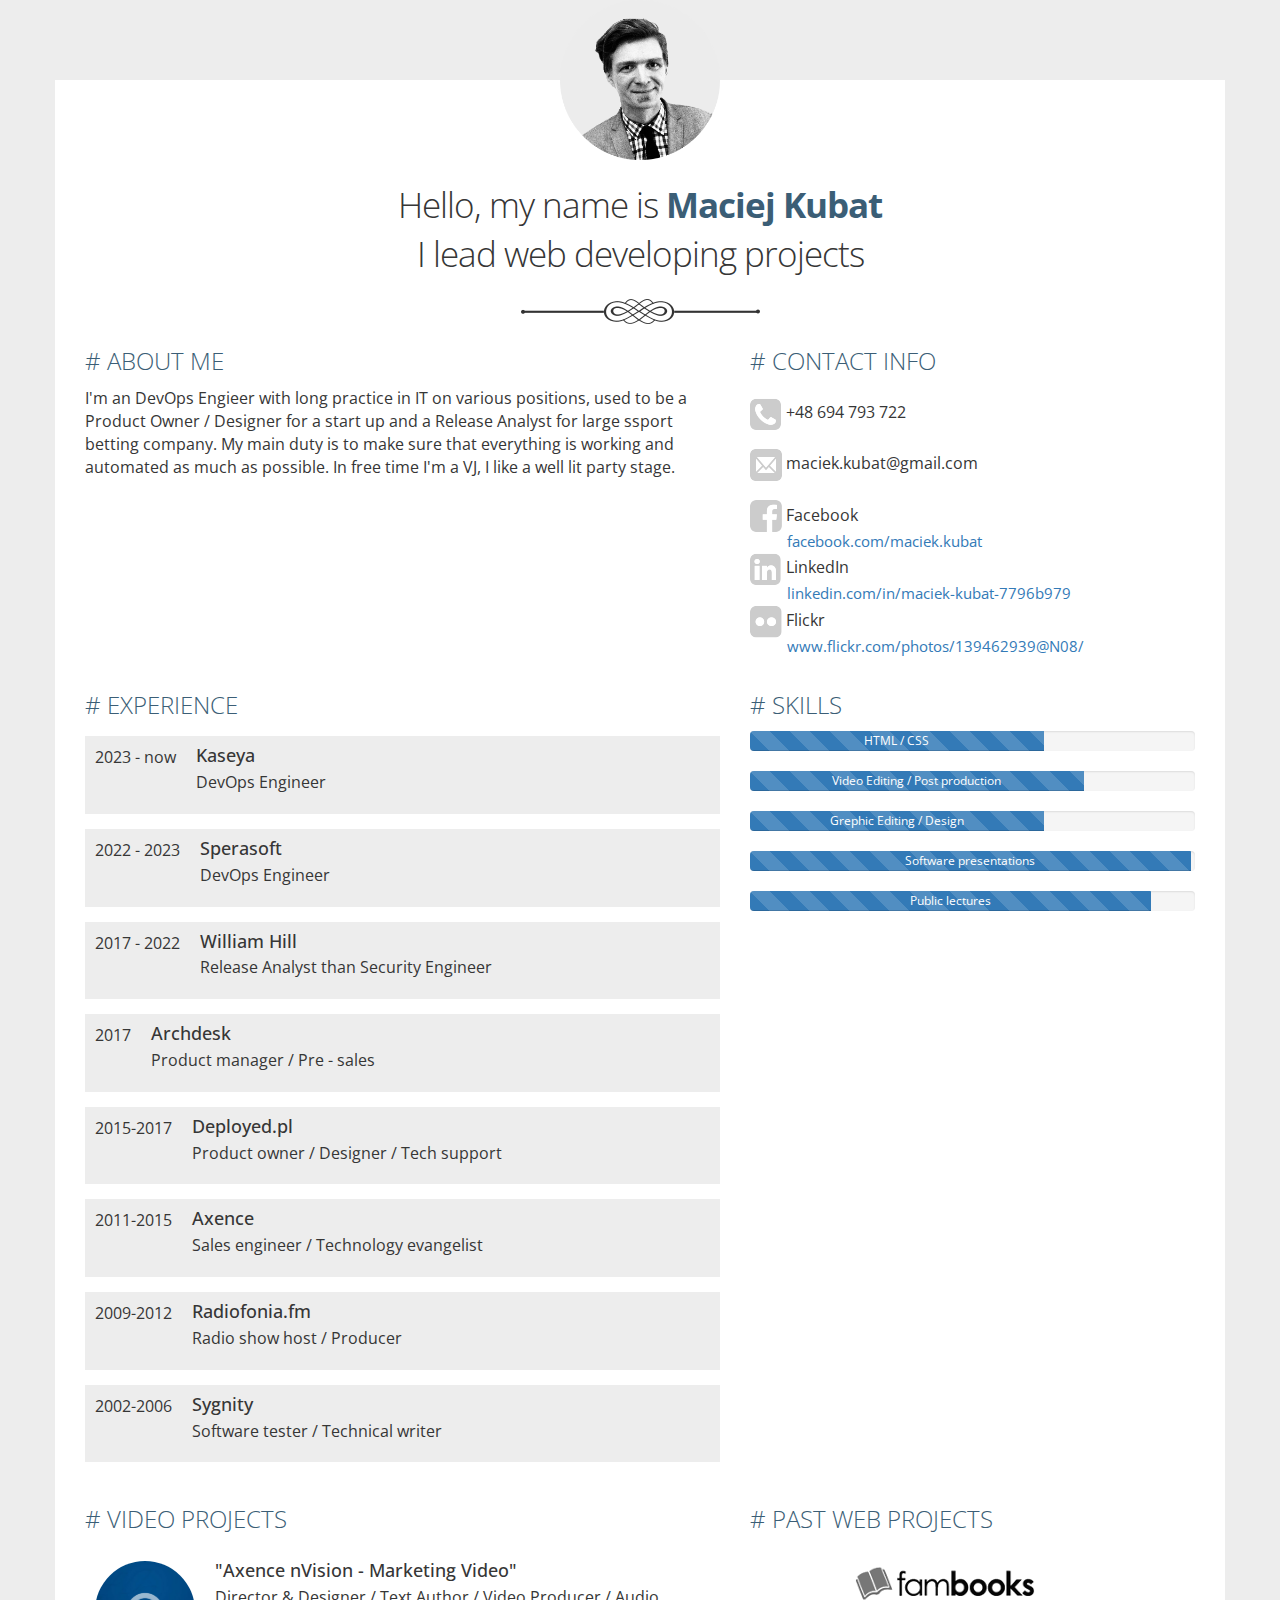
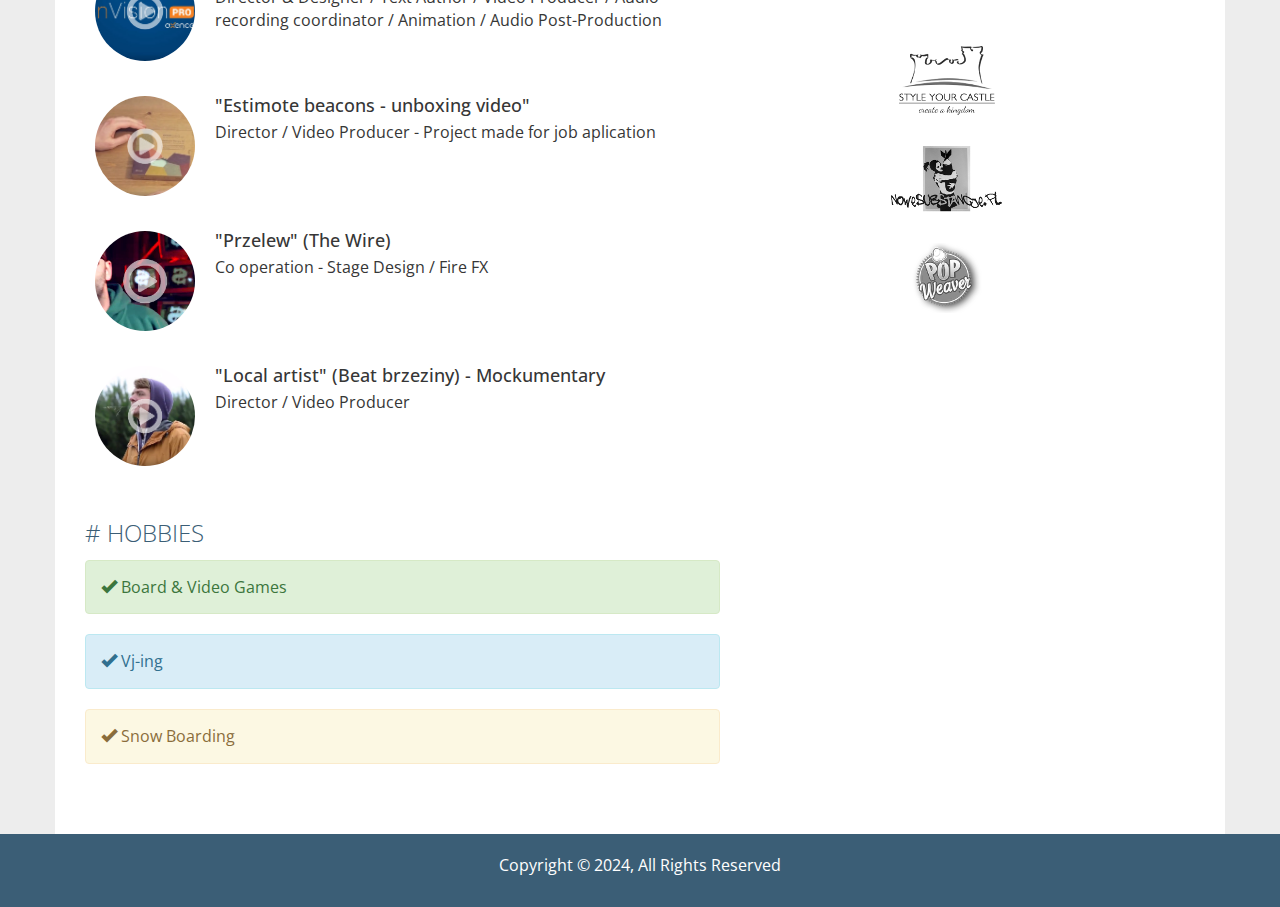
==== index.html @ b36f642b "Initial commit" ====
<!DOCTYPE html>
<html lang="en">
  <head>
    <meta charset="utf-8">
    <meta http-equiv="X-UA-Compatible" content="IE=edge">
    <meta name="viewport" content="width=device-width, initial-scale=1">
    <title>Maciej Kubat - Portfolio Resume</title>
    <!-- Custom styles for this template -->
    <link href="css/style.css" rel="stylesheet">
    <link href='https://fonts.googleapis.com/css?family=Open+Sans:400,300,700' rel='stylesheet' type='text/css'>
    <script src="https://ajax.googleapis.com/ajax/libs/jquery/1.11.1/jquery.min.js"></script>

	<!-- Add mousewheel plugin (this is optional) -->
	<script type="text/javascript" src="fancybox/lib/jquery.mousewheel-3.0.6.pack.js"></script>

	<!-- Add fancyBox main JS and CSS files -->
	<script type="text/javascript" src="fancybox/source/jquery.fancybox.js?v=2.1.5"></script>
	<link rel="stylesheet" type="text/css" href="fancybox/source/jquery.fancybox.css?v=2.1.5" media="screen" />

	<!-- Add Button helper (this is optional) -->
	<link rel="stylesheet" type="text/css" href="fancybox/source/helpers/jquery.fancybox-buttons.css?v=1.0.5" />
	<script type="text/javascript" src="fancybox/source/helpers/jquery.fancybox-buttons.js?v=1.0.5"></script>

	<!-- Add Thumbnail helper (this is optional) -->
	<link rel="stylesheet" type="text/css" href="fancybox/source/helpers/jquery.fancybox-thumbs.css?v=1.0.7" />
	<script type="text/javascript" src="fancybox/source/helpers/jquery.fancybox-thumbs.js?v=1.0.7"></script>

	<!-- Add Media helper (this is optional) -->
	<script type="text/javascript" src="fancybox/source/helpers/jquery.fancybox-media.js?v=1.0.6"></script>


	<script type="text/javascript" src="js/fancy.js"></script>

  </head>

  <body>

    <section>
    	<div class="container container-main">
	    	<img src="images/maciej_kubat.png" class="profile-img">
	    	<header>
	    		<h1> Hello, my name is <strong>Maciej Kubat</strong><br/>I lead web developing projects</h1>
	    	</header>
	    	<img src="images/line2.png" class="center-block line">
	    	<div class="row">
	    		<div class="col-md-7">
	    			<h2># About Me</h2>
	    			<p>I'm an DevOps Engieer with long practice in IT on various positions, used to be a Product Owner / Designer for a start up and a Release Analyst for large ssport betting company. My main duty is to make sure that everything is working and automated as much as possible. In free time I'm a VJ, I like a well lit party stage.</p>	
	    		</div>
	    		<div class="col-md-5">
	    			<h2> # Contact Info</h2>
	    			<ul class="contact-list">
	    				<li><img src="images/phone.png"> +48 694 793 722</li>
	    				<li><img src="images/email.png"> maciek.kubat@gmail.com</li>
	    				<li><img src="images/facebook.png"> Facebook <span><a href="https://facebook.com/maciek.kubat">facebook.com/maciek.kubat</a></li>
	    				<li><img src="images/linkedin.png"> LinkedIn <span><a href="https://www.linkedin.com/in/maciek-kubat-7796b979">linkedin.com/in/maciek-kubat-7796b979</a></span></li>
	    				<li><img src="images/flickr.png"> Flickr <span><a href="https://www.flickr.com/photos/139462939@N08/">www.flickr.com/photos/139462939@N08/</a></span></li>
	    			</ul>
	    		</div>
	    	</div>
	    	<div class="row">
	    		<div class="col-md-7">
	    			<h2># Experience</h2>
					<div class="media">
						<div class="media-left">
							2023 - now
						</div>
						<div class="media-body">
						  <h4 class="media-heading">Kaseya</h4>
						  <p>DevOps Engineer</p>
						</div>
					</div>
					<div class="media">
						<div class="media-left">
							2022 - 2023
						</div>
						<div class="media-body">
						  <h4 class="media-heading">Sperasoft</h4>
						  <p>DevOps Engineer</p>
						</div>
					</div>
					<div class="media">
						<div class="media-left">
							2017 - 2022
						</div>
						<div class="media-body">
						  <h4 class="media-heading">William Hill</h4>
						  <p>Release Analyst than Security Engineer</p>
						</div>
					</div>
					<div class="media">
						<div class="media-left">
							2017  
						</div>
						<div class="media-body">
						  <h4 class="media-heading">Archdesk</h4>
						  <p>Product manager / Pre - sales</p>
						</div>
					</div>
					<div class="media">
					  <div class="media-left">
					  	2015-2017  
					  </div>
					  <div class="media-body">
					    <h4 class="media-heading">Deployed.pl</h4>
					    <p>Product owner / Designer / Tech support</p>
					  </div>
					</div>
					<div class="media">
					  <div class="media-left">
					  	2011-2015 
					  </div>
					  <div class="media-body">
					    <h4 class="media-heading">Axence</h4>
					    <p>Sales engineer / Technology evangelist</p>
					  </div>
					</div>
					<div class="media">
					  <div class="media-left">
					  	2009-2012 
					  </div>
					  <div class="media-body">
					    <h4 class="media-heading">Radiofonia.fm</h4>
					    <p>Radio show host / Producer</p>
					  </div>
					</div>
					<div class="media">
					  <div class="media-left">
					  	2002-2006 
					  </div>
					  <div class="media-body">
					    <h4 class="media-heading">Sygnity</h4>
					    <p>Software tester / Technical writer</p>
					  </div>
					</div>
	    		</div>
	    		<div class="col-md-5">
	    			<h2># Skills</h2>
	    			<div class="progress">
					  <div class="progress-bar progress-bar-striped" role="progressbar" aria-valuenow="100" aria-valuemin="0" aria-valuemax="100" style="min-width: 2em; width: 66%;">
					    HTML / CSS 
					  </div>
					</div>
					<div class="progress">
					  <div class="progress-bar progress-bar-striped" role="progressbar" aria-valuenow="2" aria-valuemin="0" aria-valuemax="100" style="min-width: 2em; width: 75%;">
					    Video Editing / Post production 
					  </div>
					</div>
					<div class="progress">
					  <div class="progress-bar progress-bar-striped" role="progressbar" aria-valuenow="2" aria-valuemin="0" aria-valuemax="100" style="min-width: 2em; width: 66%;">
					    Grephic Editing / Design 
					  </div>
					</div>
					<div class="progress">
					  <div class="progress-bar progress-bar-striped" role="progressbar" aria-valuenow="2" aria-valuemin="0" aria-valuemax="100" style="min-width: 2em; width: 99%;">
					    Software presentations
					  </div>
					</div>
					<div class="progress">
					  <div class="progress-bar progress-bar-striped" role="progressbar" aria-valuenow="2" aria-valuemin="0" aria-valuemax="100" style="min-width: 2em; width: 90%;">
					    Public lectures
					  </div>
					</div>
	    		</div>
	    	</div>

	    	<div class="row">
	    		<div class="col-md-7">
	    			<h2># Video Projects</h2>
					<div class="media video">
					  <div class="media-left">
					  	<a class="fancybox-media" href="https://www.youtube.com/watch?v=TlN2gF2R5SU"><img height="100" src="images/nvision.jpg" class="img-circle"></a>
					  </div>
					  <div class="media-body">
					    <h4 class="media-heading">"Axence nVision - Marketing Video"</h4>
					    <p>Director & Designer / Text Author / Video Producer / Audio recording coordinator / Animation / Audio Post-Production</p>
					  </div>
					</div>
					<div class="media video">
					  <div class="media-left">
					  	<a class="fancybox-media" href="https://www.youtube.com/watch?v=VKIEEwH9N1U"><img height="100" src="images/estimote.jpg" class="img-circle"></a>
					  </div>
					  <div class="media-body">
					    <h4 class="media-heading">"Estimote beacons - unboxing video"</h4>
					    <p>Director / Video Producer - Project made for job aplication</p>
					  </div>
					</div>
					<div class="media video">
					  <div class="media-left">
					  	<a class="fancybox-media" href="https://www.youtube.com/watch?v=xS6PuVObsEg"><img height="100" src="images/przelew.jpg" class="img-circle"></a>
					  </div>
					  <div class="media-body">
					    <h4 class="media-heading">"Przelew" (The Wire)</h4>
					    <p>Co operation - Stage Design / Fire FX</p>
					  </div>
					</div>
					<div class="media video">
						<div class="media-left">
							<a class="fancybox-media" href="https://www.youtube.com/watch?v=d9H3EJGcULE"><img height="100" src="images/muzyk.jpg" class="img-circle"></a>
						</div>
						<div class="media-body">
						  <h4 class="media-heading">"Local artist" (Beat brzeziny) - Mockumentary</h4>
						  <p>Director / Video Producer </p>
						</div>
					</div>
	    		</div>
	    		<div class="col-md-4">
	    			<h2># Past Web Projects</h2>
	    				<ul class="work-list">
	    					<li><a href="http://www.fambooks.net"><img class="center-block" src="images/work1.png"></a></li>
	    					<li><a href="http://www.style-your-castle.com"><img class="center-block" src="images/work2.png"></a></li>
	    					<li><a href="http://www.nowesubstancje.pl"><img class="center-block" src="images/work3.png"></a></li>
	    					<li><a href="http://www.weaverpopcorn.pl"><img class="center-block" src="images/work4.png"></a></li>
	    				</ul>
	    		</div>
	    	</div>
	    	<div class="row">
	    		<div class="col-md-7">
	    			<h2># Hobbies</h2>
	    				<div class="alert alert-success" role="alert"><i class="glyphicon glyphicon-ok" aria-hidden="true"></i> Board & Video Games</div>
	    				<div class="alert alert-info" role="alert"><i class="glyphicon glyphicon-ok" aria-hidden="true"></i> Vj-ing</div>
	    				<div class="alert alert-warning" role="alert"><i class="glyphicon glyphicon-ok" aria-hidden="true"></i> Snow Boarding</div>
	    		</div>
	    	</div>

    	</div>
    </section>

    <footer>
    	<div class="container">
    		<p>Copyright &copy; 2024, All Rights Reserved</p>
    	</div>
    </footer>

    <!-- Bootstrap core JavaScript
    ================================================== -->
    <!-- Placed at the end of the document so the pages load faster -->
    <script src="js/bootstrap.js"></script>
  </body>
</html>
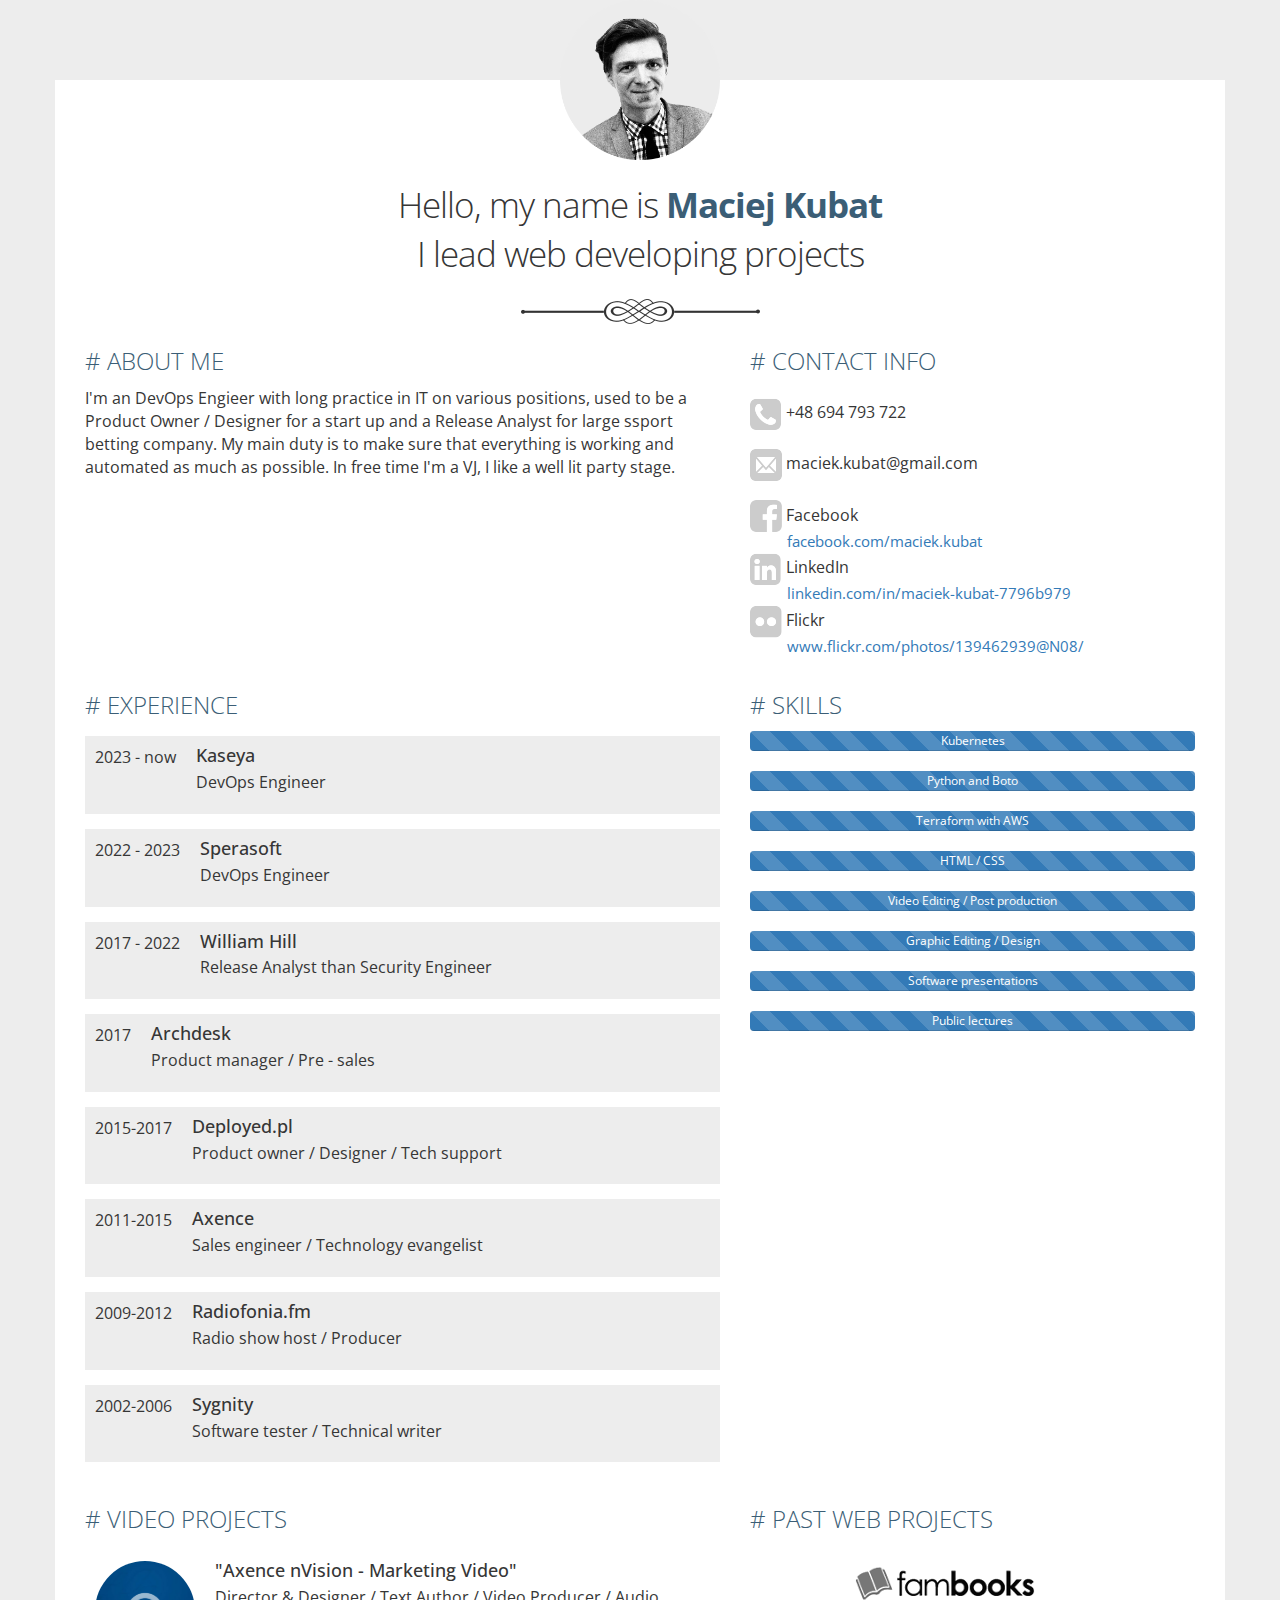
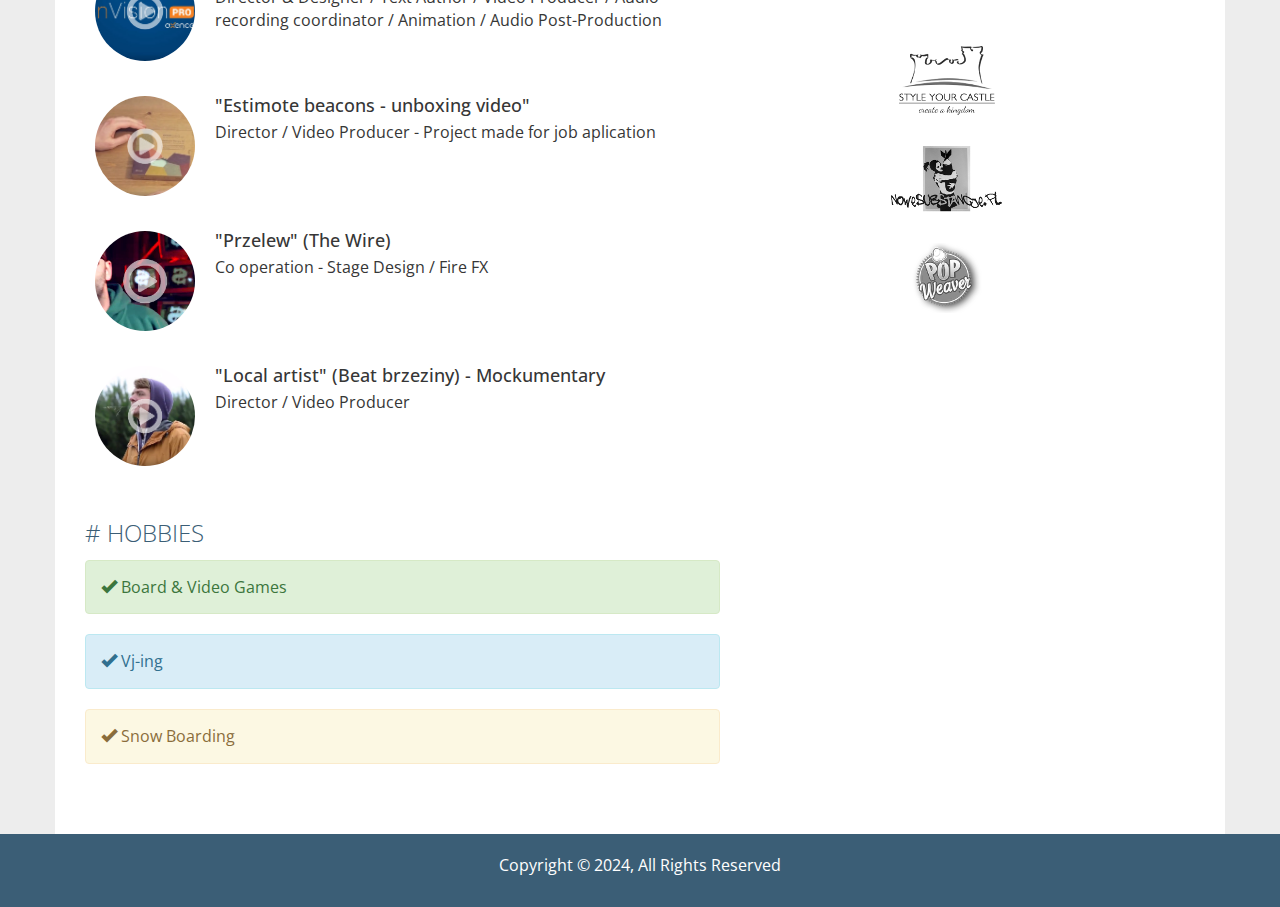
==== commit 23a51a56: "Skills" ====
--- a/index.html
+++ b/index.html
@@ -138,27 +138,42 @@
 	    		<div class="col-md-5">
 	    			<h2># Skills</h2>
 	    			<div class="progress">
-					  <div class="progress-bar progress-bar-striped" role="progressbar" aria-valuenow="100" aria-valuemin="0" aria-valuemax="100" style="min-width: 2em; width: 66%;">
+						<div class="progress-bar progress-bar-striped" role="progressbar" aria-valuenow="100" aria-valuemin="0" aria-valuemax="100" style="min-width: 2em; width: 100%;">
+						  Kubernetes
+						</div>
+					</div>
+	    			<div class="progress">
+						<div class="progress-bar progress-bar-striped" role="progressbar" aria-valuenow="100" aria-valuemin="0" aria-valuemax="100" style="min-width: 2em; width: 100%;">
+						  Python and Boto 
+						</div>
+					</div>
+	    			<div class="progress">
+						<div class="progress-bar progress-bar-striped" role="progressbar" aria-valuenow="100" aria-valuemin="0" aria-valuemax="100" style="min-width: 2em; width: 100%;">
+						  Terraform with AWS 
+						</div>
+					</div>
+					<div class="progress">
+					  <div class="progress-bar progress-bar-striped" role="progressbar" aria-valuenow="100" aria-valuemin="0" aria-valuemax="100" style="min-width: 2em; width: 100%;">
 					    HTML / CSS 
 					  </div>
 					</div>
 					<div class="progress">
-					  <div class="progress-bar progress-bar-striped" role="progressbar" aria-valuenow="2" aria-valuemin="0" aria-valuemax="100" style="min-width: 2em; width: 75%;">
+					  <div class="progress-bar progress-bar-striped" role="progressbar" aria-valuenow="2" aria-valuemin="0" aria-valuemax="100" style="min-width: 2em; width: 100%;">
 					    Video Editing / Post production 
 					  </div>
 					</div>
 					<div class="progress">
-					  <div class="progress-bar progress-bar-striped" role="progressbar" aria-valuenow="2" aria-valuemin="0" aria-valuemax="100" style="min-width: 2em; width: 66%;">
-					    Grephic Editing / Design 
-					  </div>
-					</div>
-					<div class="progress">
-					  <div class="progress-bar progress-bar-striped" role="progressbar" aria-valuenow="2" aria-valuemin="0" aria-valuemax="100" style="min-width: 2em; width: 99%;">
+					  <div class="progress-bar progress-bar-striped" role="progressbar" aria-valuenow="2" aria-valuemin="0" aria-valuemax="100" style="min-width: 2em; width: 100%;">
+					    Graphic Editing / Design 
+					  </div>
+					</div>
+					<div class="progress">
+					  <div class="progress-bar progress-bar-striped" role="progressbar" aria-valuenow="2" aria-valuemin="0" aria-valuemax="100" style="min-width: 2em; width: 100%;">
 					    Software presentations
 					  </div>
 					</div>
 					<div class="progress">
-					  <div class="progress-bar progress-bar-striped" role="progressbar" aria-valuenow="2" aria-valuemin="0" aria-valuemax="100" style="min-width: 2em; width: 90%;">
+					  <div class="progress-bar progress-bar-striped" role="progressbar" aria-valuenow="2" aria-valuemin="0" aria-valuemax="100" style="min-width: 2em; width: 100%;">
 					    Public lectures
 					  </div>
 					</div>
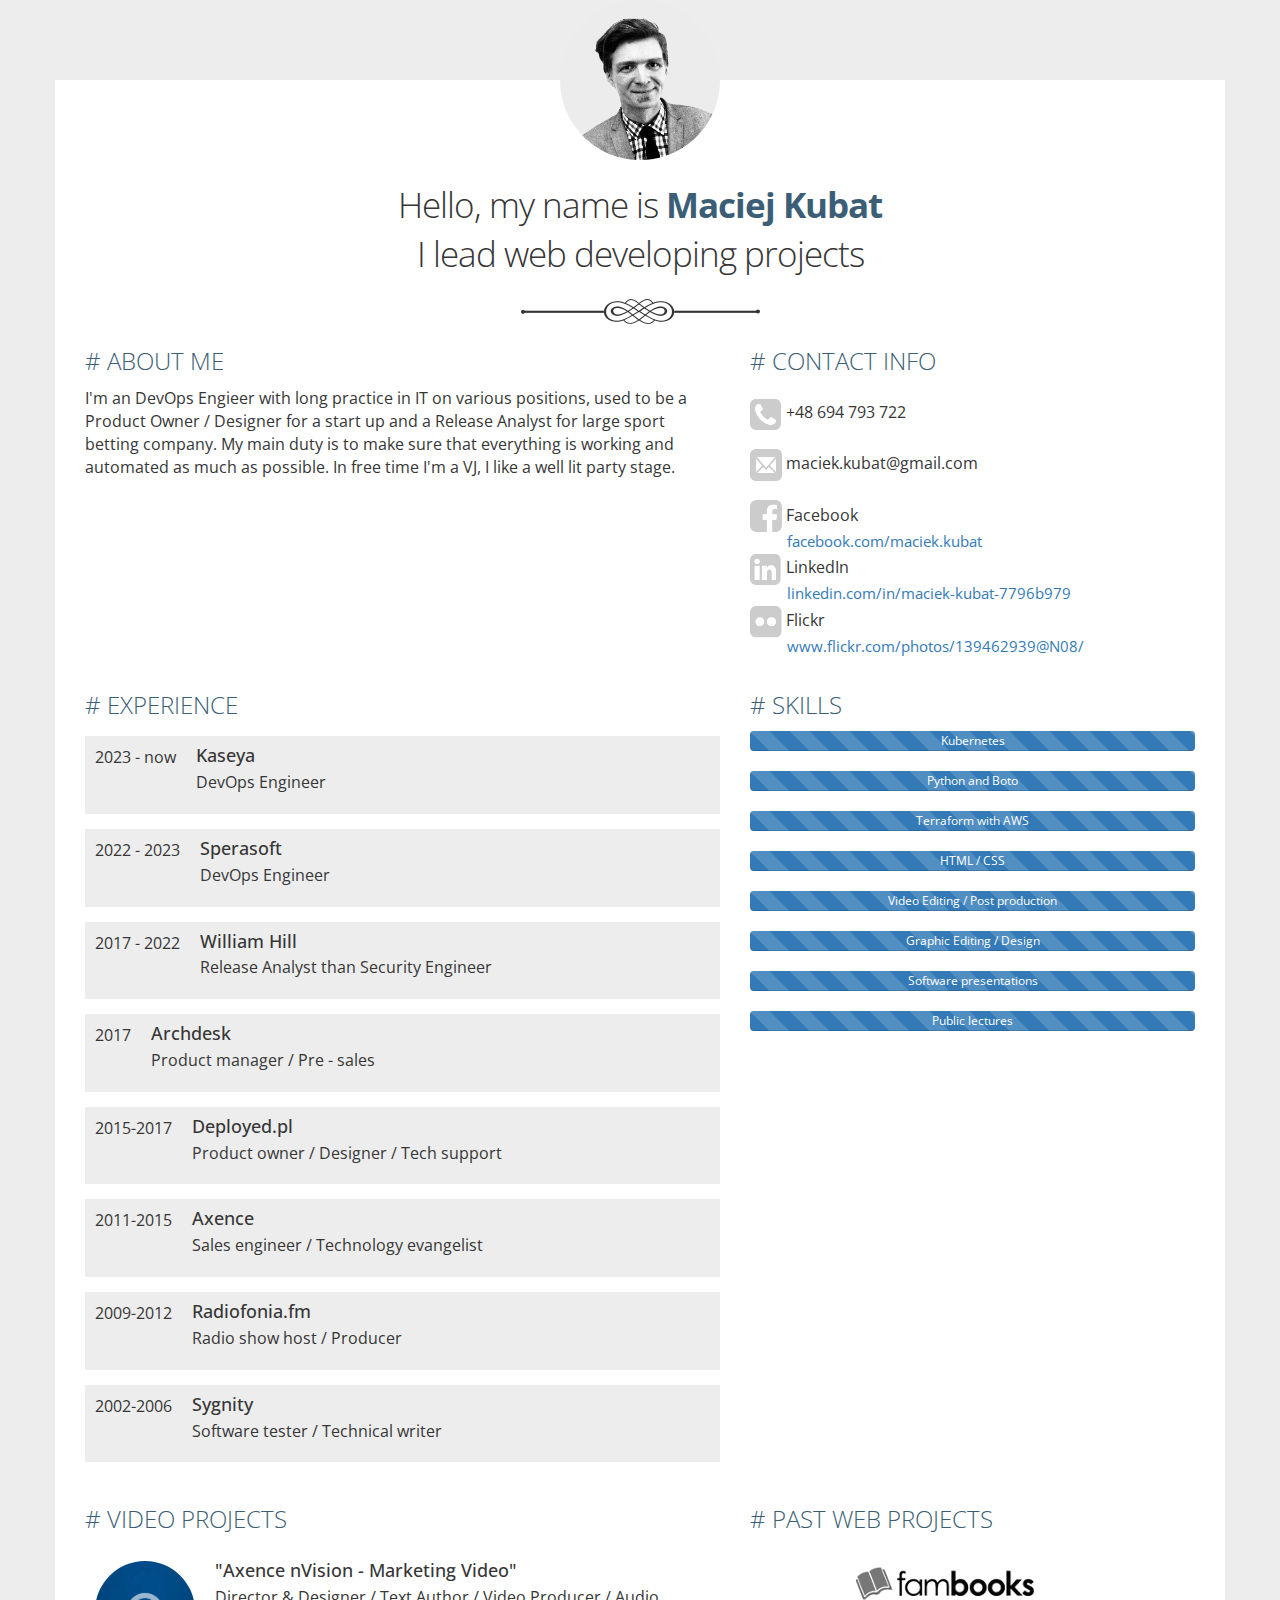
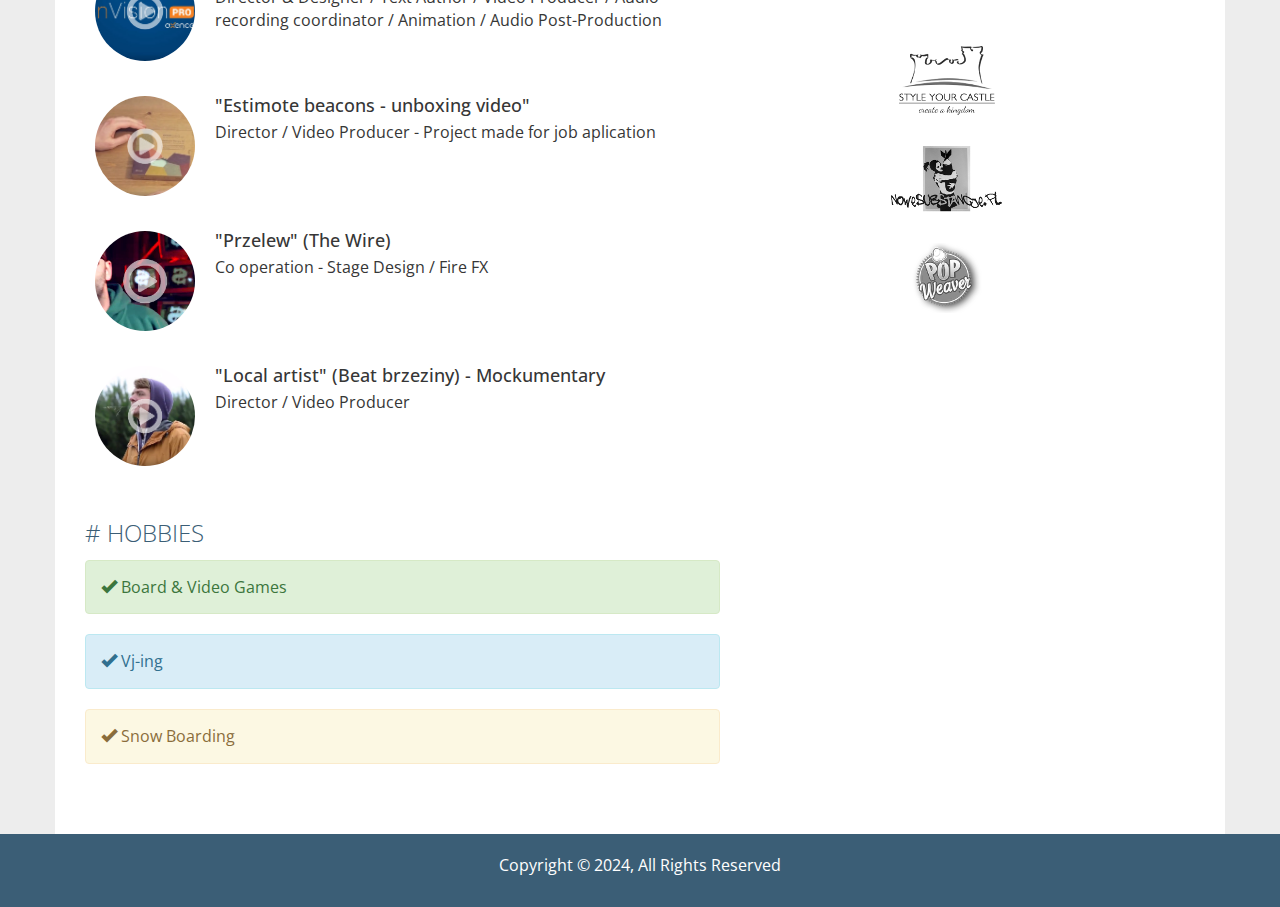
==== commit 6adec776: "type o" ====
--- a/index.html
+++ b/index.html
@@ -46,7 +46,7 @@
 	    	<div class="row">
 	    		<div class="col-md-7">
 	    			<h2># About Me</h2>
-	    			<p>I'm an DevOps Engieer with long practice in IT on various positions, used to be a Product Owner / Designer for a start up and a Release Analyst for large ssport betting company. My main duty is to make sure that everything is working and automated as much as possible. In free time I'm a VJ, I like a well lit party stage.</p>	
+	    			<p>I'm an DevOps Engieer with long practice in IT on various positions, used to be a Product Owner / Designer for a start up and a Release Analyst for large sport betting company. My main duty is to make sure that everything is working and automated as much as possible. In free time I'm a VJ, I like a well lit party stage.</p>	
 	    		</div>
 	    		<div class="col-md-5">
 	    			<h2> # Contact Info</h2>
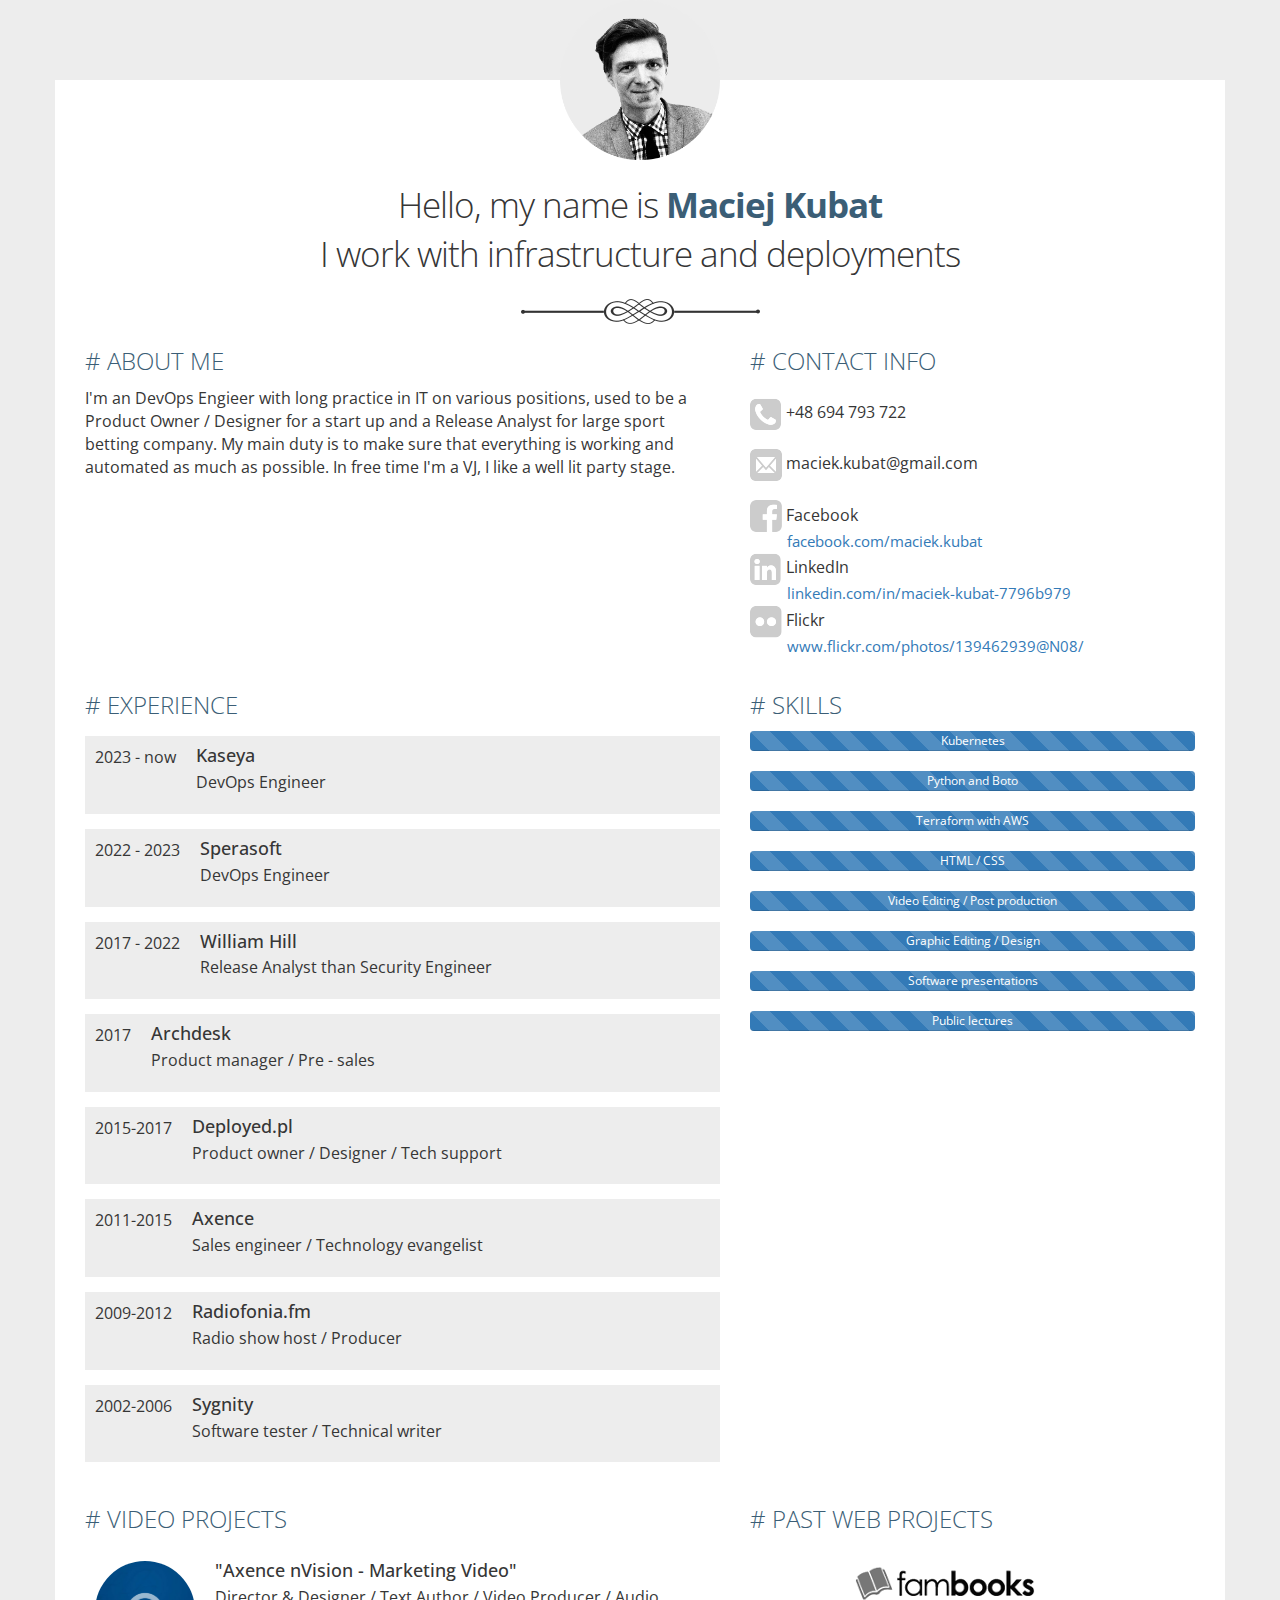
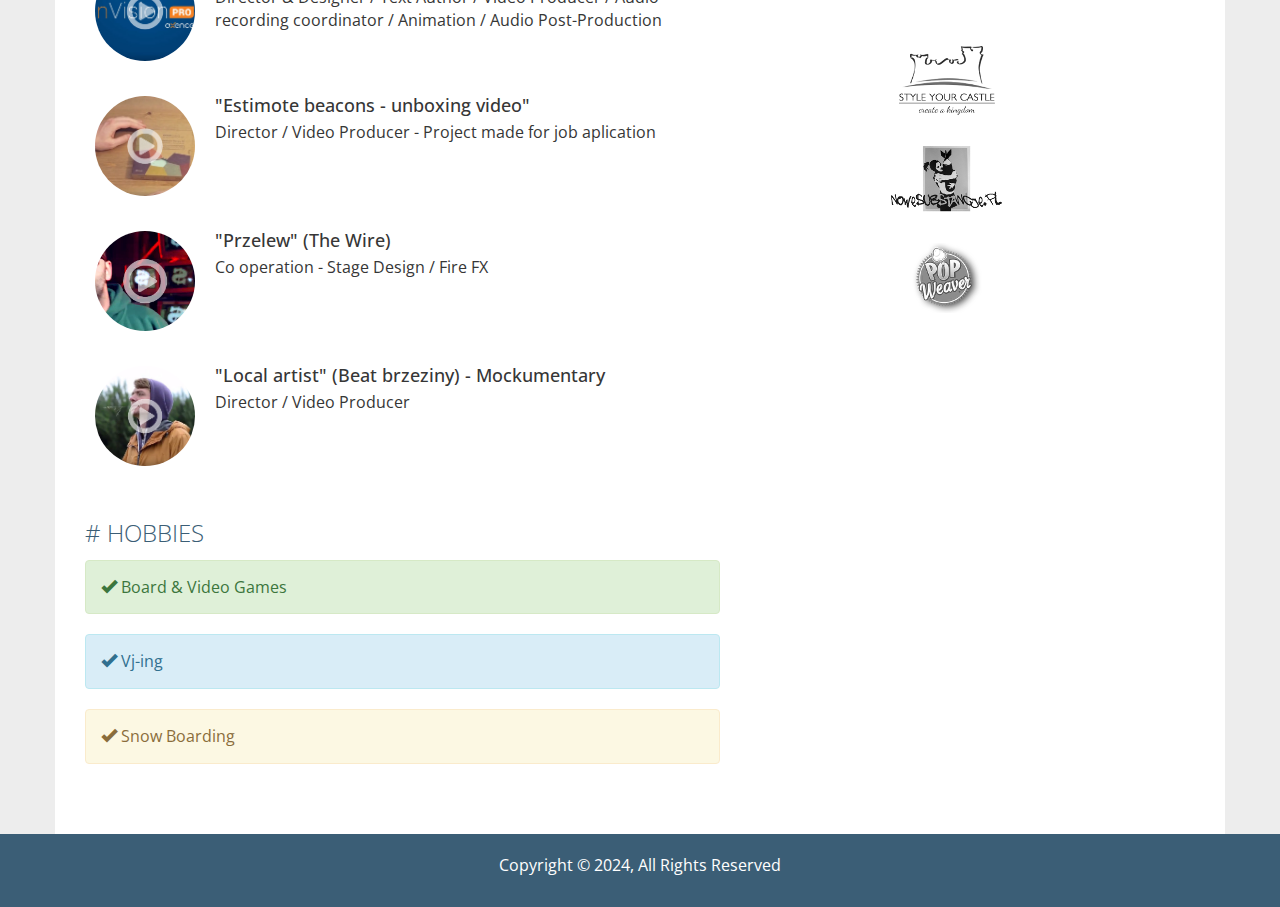
==== commit 330083c5: "Title" ====
--- a/index.html
+++ b/index.html
@@ -40,7 +40,7 @@
     	<div class="container container-main">
 	    	<img src="images/maciej_kubat.png" class="profile-img">
 	    	<header>
-	    		<h1> Hello, my name is <strong>Maciej Kubat</strong><br/>I lead web developing projects</h1>
+	    		<h1> Hello, my name is <strong>Maciej Kubat</strong><br/>I work with infrastructure and deployments</h1>
 	    	</header>
 	    	<img src="images/line2.png" class="center-block line">
 	    	<div class="row">
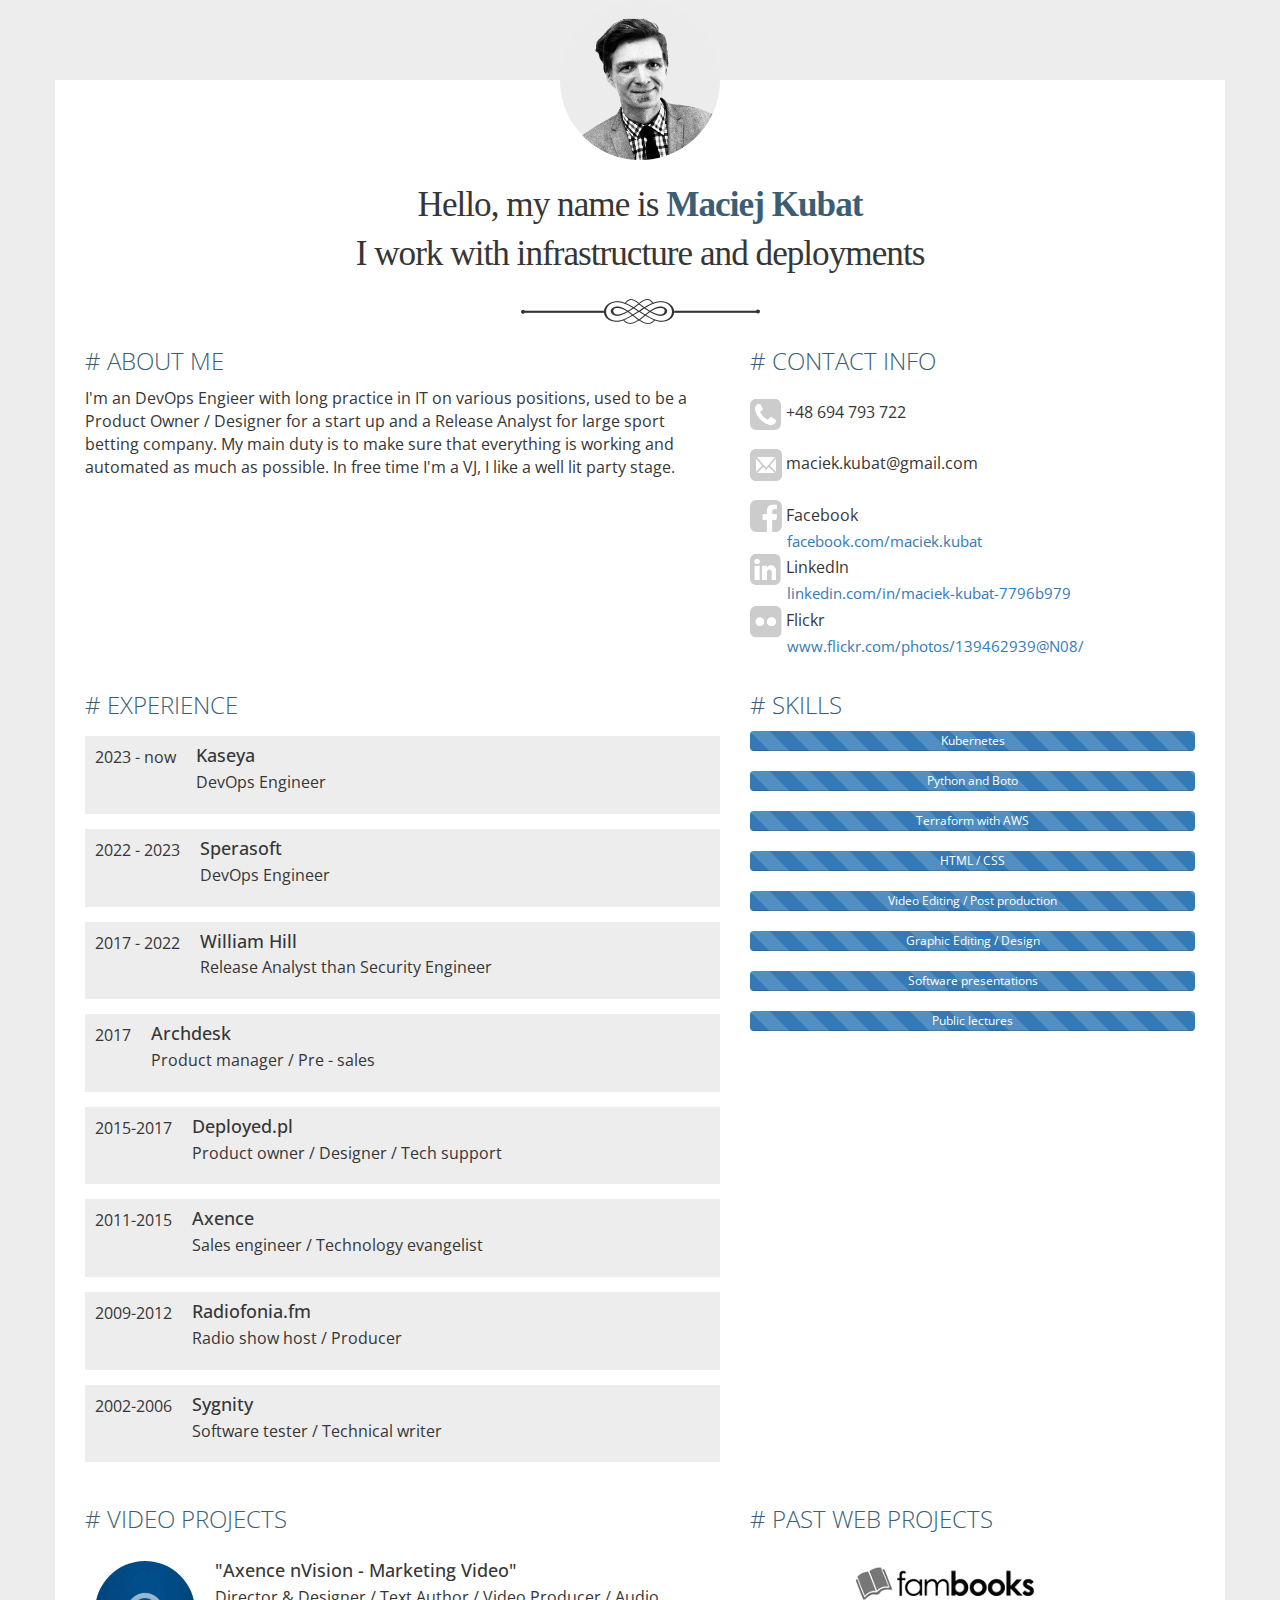
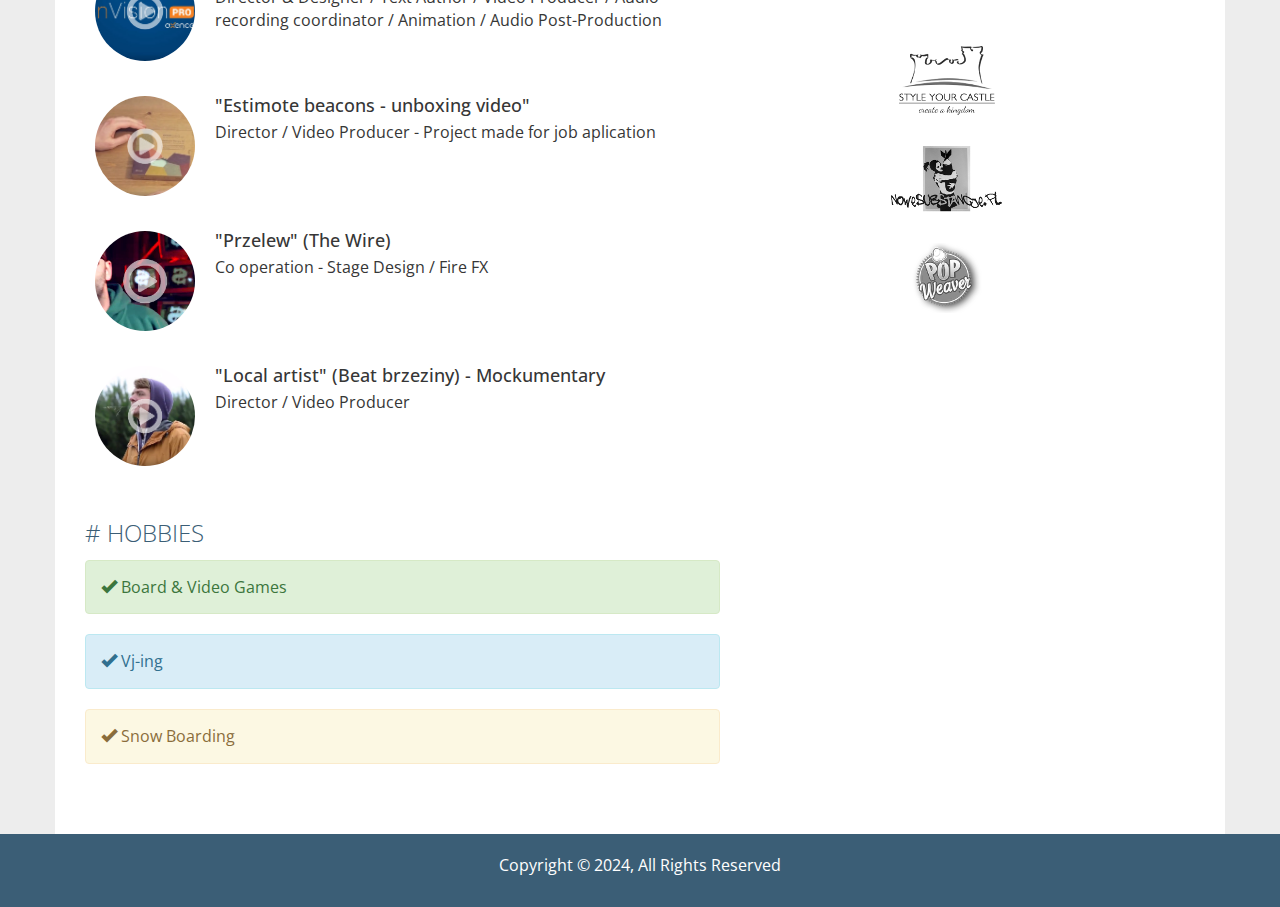
==== commit bde1d6dc: "font change" ====
--- a/index.html
+++ b/index.html
@@ -35,7 +35,11 @@
   </head>
 
   <body>
-
+<style>
+	h1 {
+		font-family: 'Chromate Serif', serif;
+	}
+</style>
     <section>
     	<div class="container container-main">
 	    	<img src="images/maciej_kubat.png" class="profile-img">
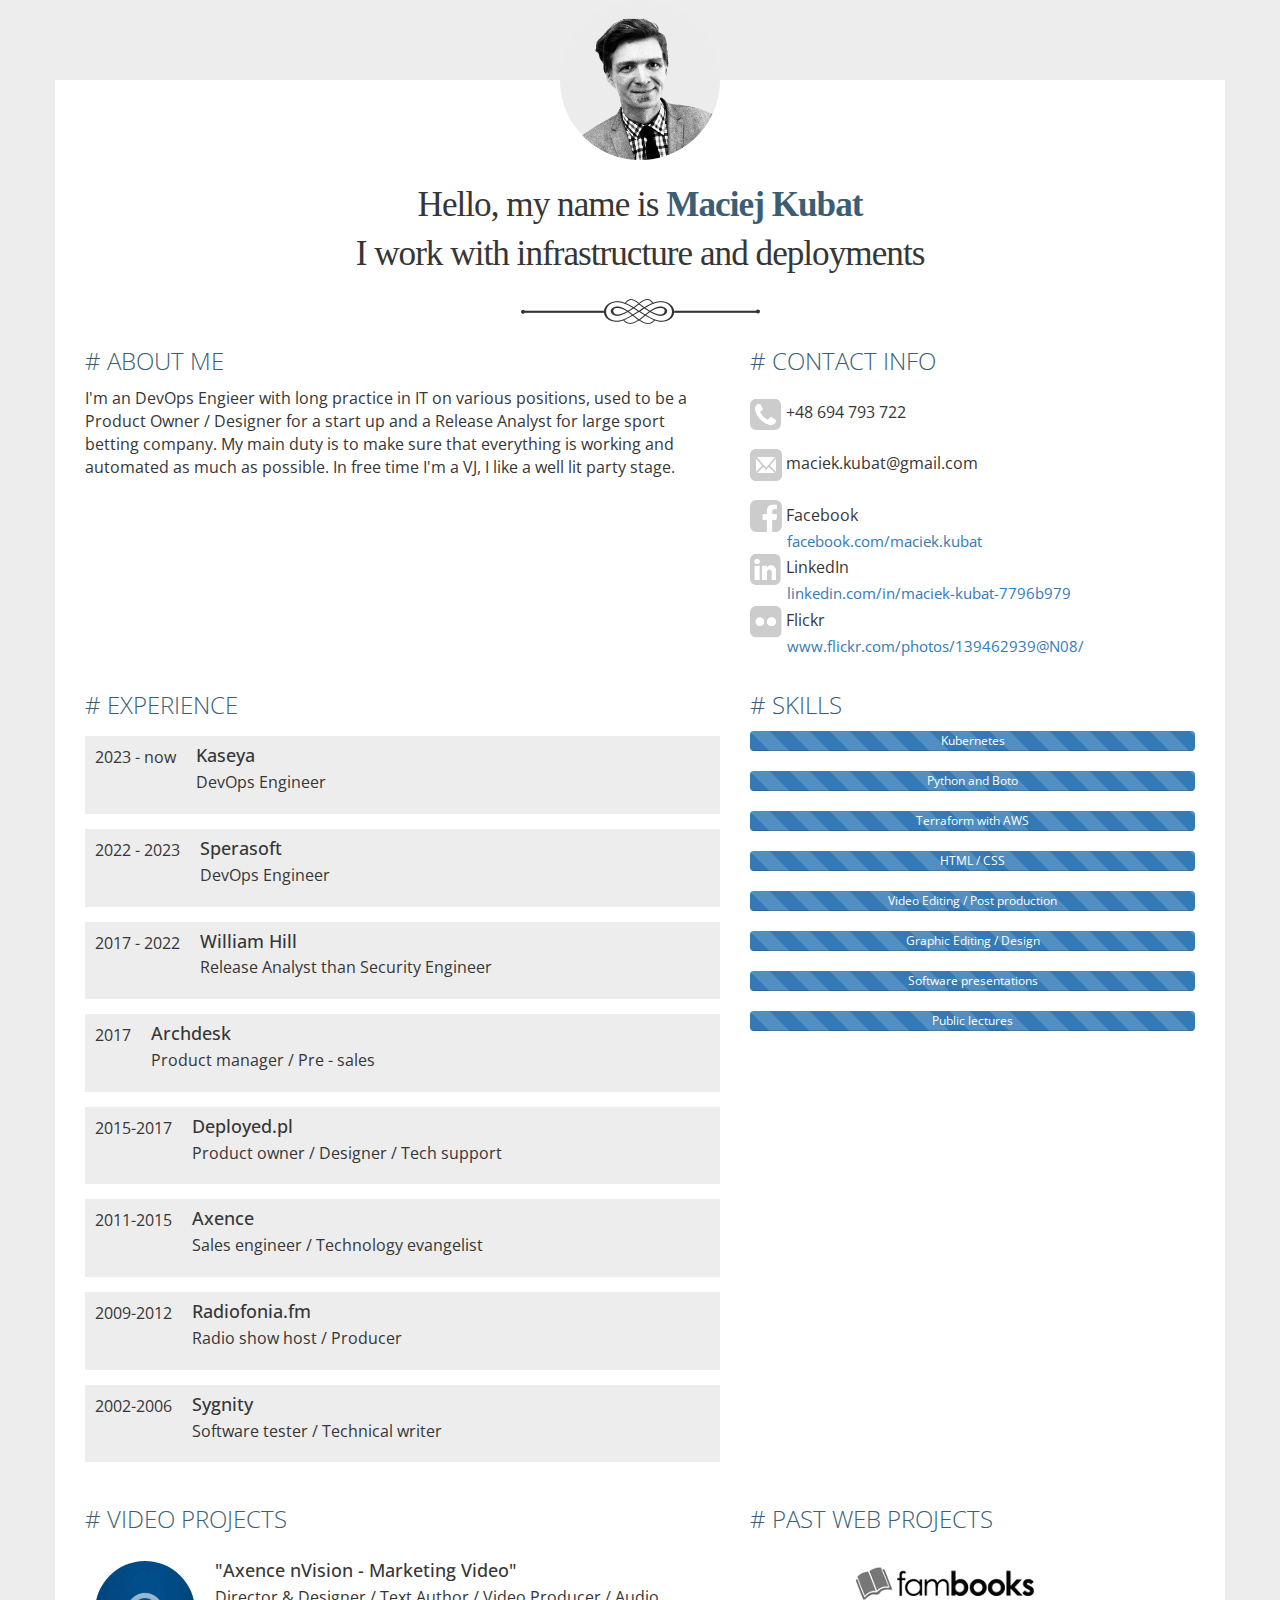
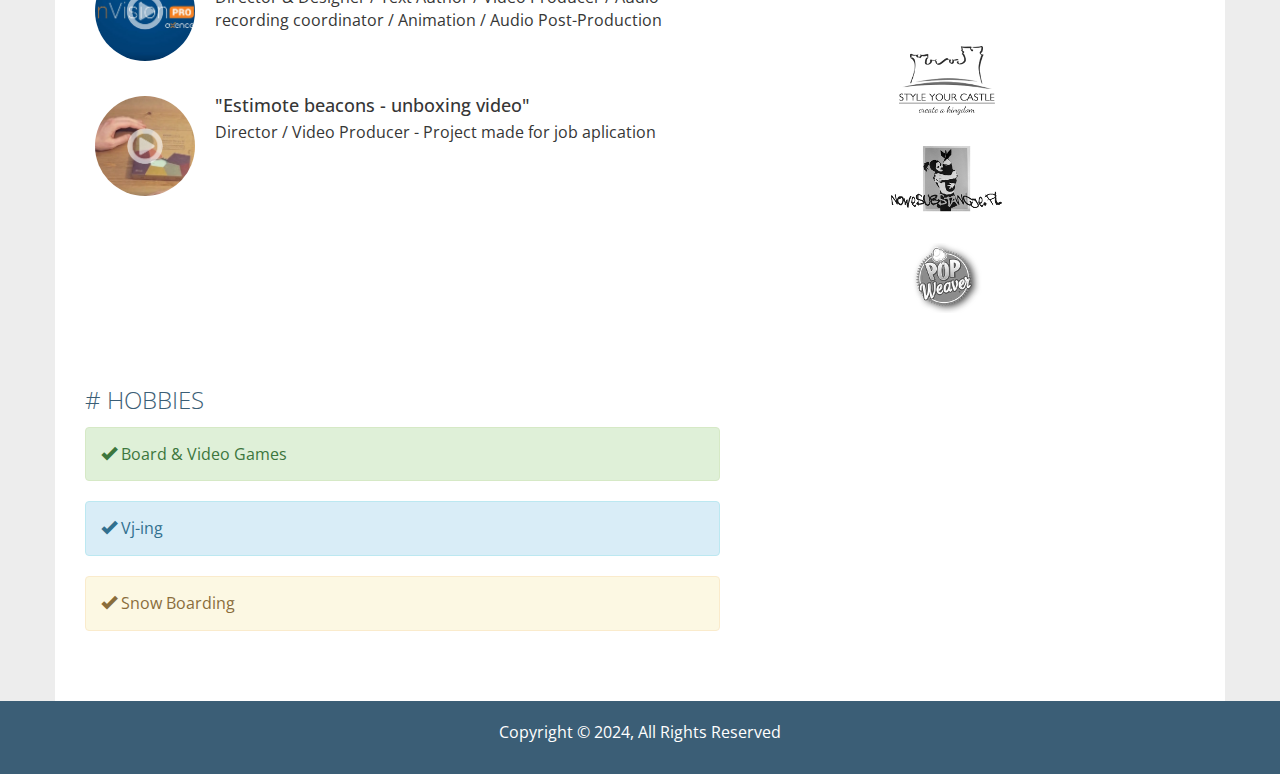
==== commit 00b5b9c2: "Removing clips" ====
--- a/index.html
+++ b/index.html
@@ -205,24 +205,6 @@
 					    <p>Director / Video Producer - Project made for job aplication</p>
 					  </div>
 					</div>
-					<div class="media video">
-					  <div class="media-left">
-					  	<a class="fancybox-media" href="https://www.youtube.com/watch?v=xS6PuVObsEg"><img height="100" src="images/przelew.jpg" class="img-circle"></a>
-					  </div>
-					  <div class="media-body">
-					    <h4 class="media-heading">"Przelew" (The Wire)</h4>
-					    <p>Co operation - Stage Design / Fire FX</p>
-					  </div>
-					</div>
-					<div class="media video">
-						<div class="media-left">
-							<a class="fancybox-media" href="https://www.youtube.com/watch?v=d9H3EJGcULE"><img height="100" src="images/muzyk.jpg" class="img-circle"></a>
-						</div>
-						<div class="media-body">
-						  <h4 class="media-heading">"Local artist" (Beat brzeziny) - Mockumentary</h4>
-						  <p>Director / Video Producer </p>
-						</div>
-					</div>
 	    		</div>
 	    		<div class="col-md-4">
 	    			<h2># Past Web Projects</h2>
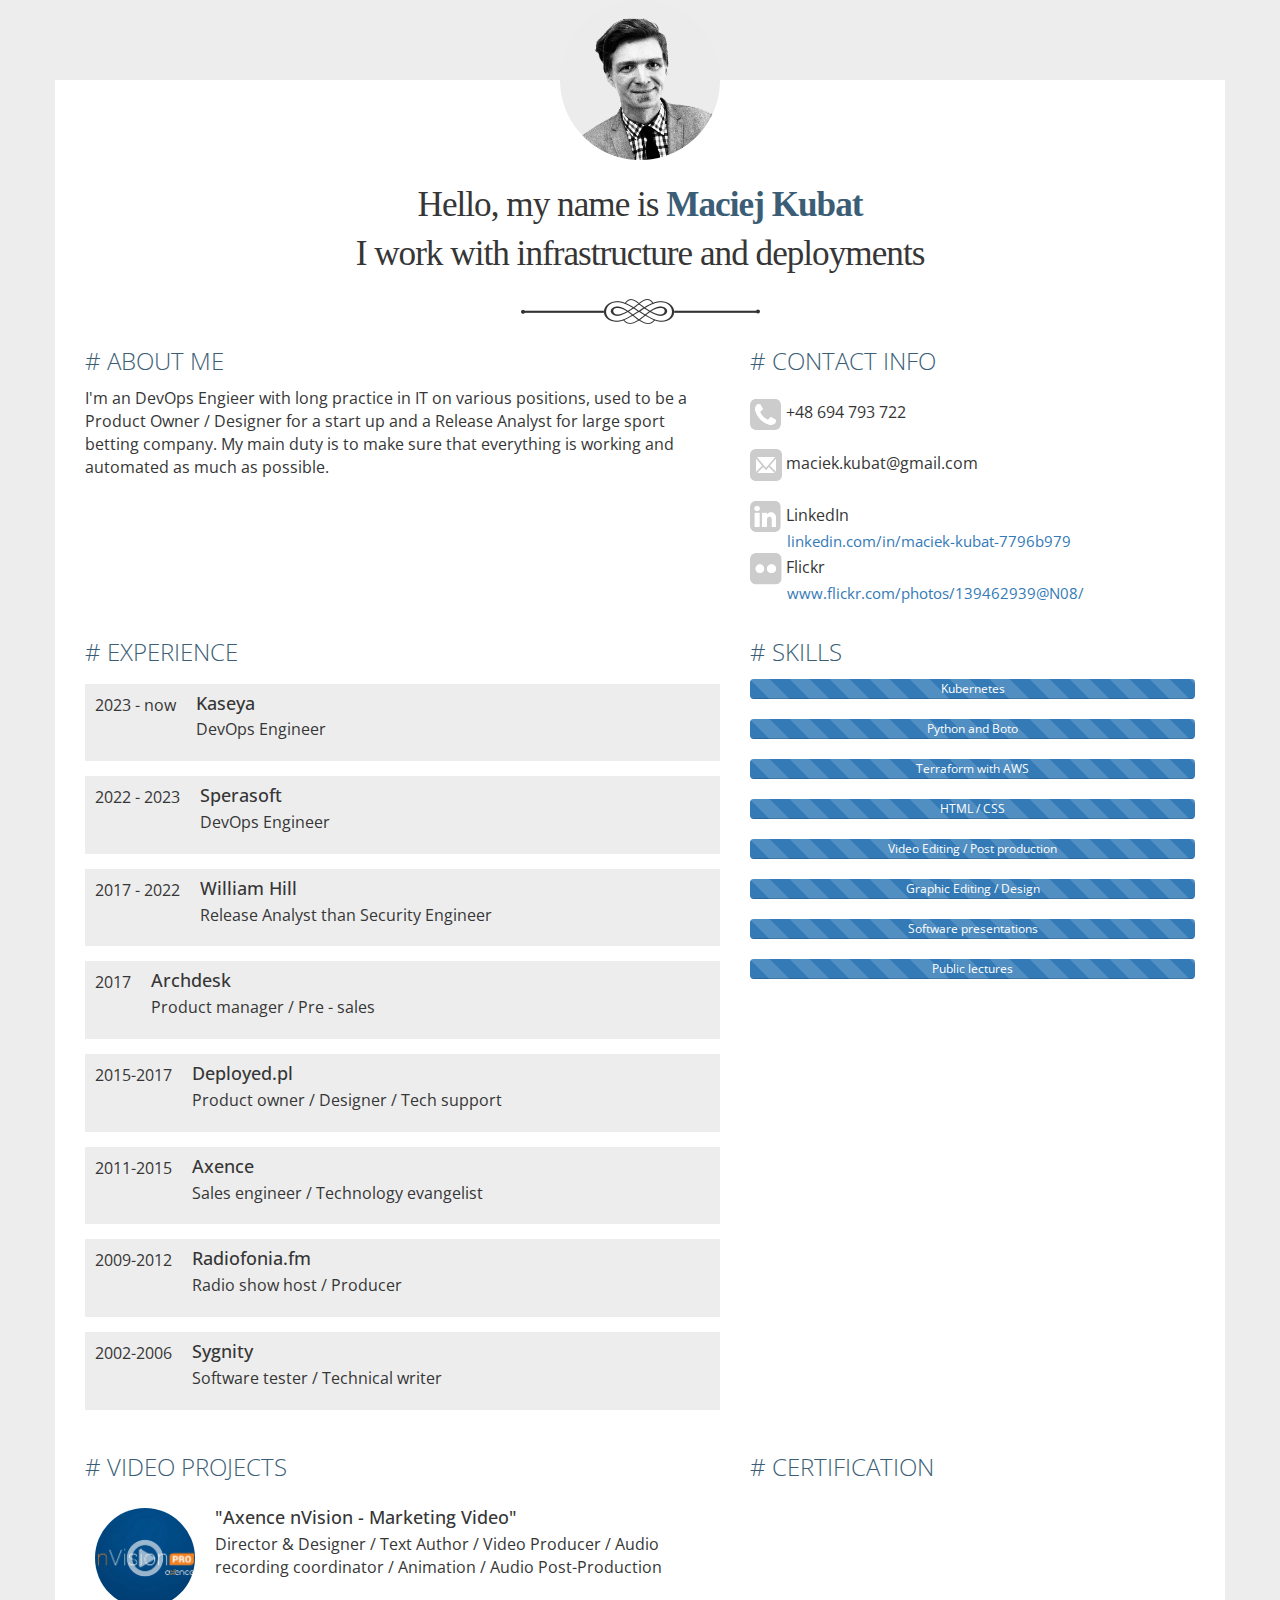
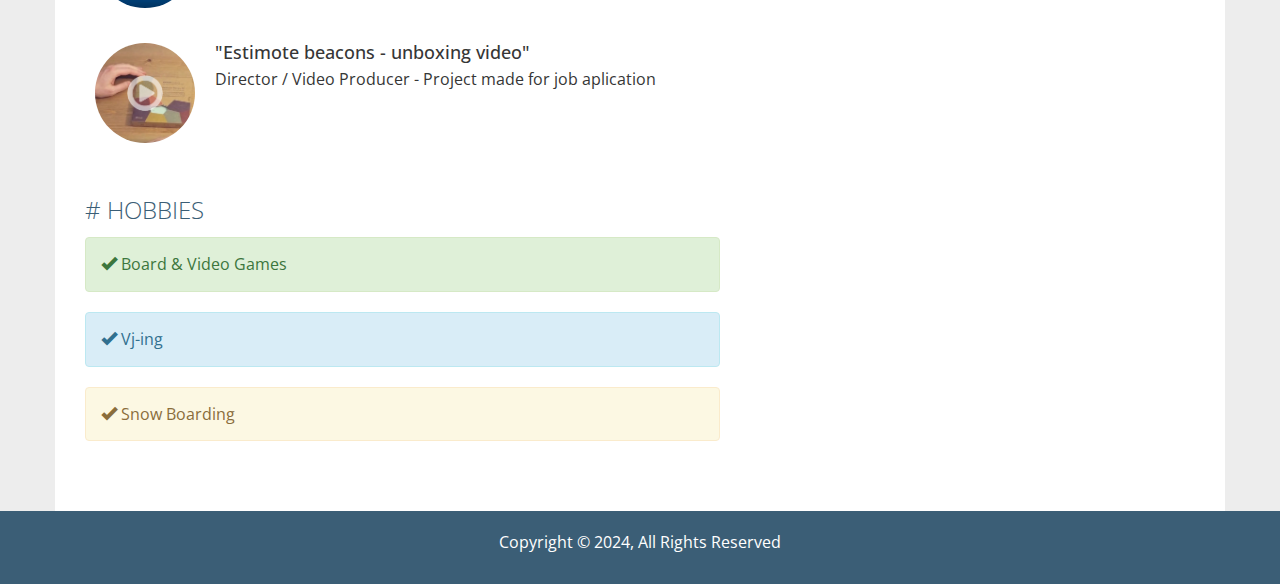
==== commit 6eead490: "Added cert" ====
--- a/index.html
+++ b/index.html
@@ -50,14 +50,13 @@
 	    	<div class="row">
 	    		<div class="col-md-7">
 	    			<h2># About Me</h2>
-	    			<p>I'm an DevOps Engieer with long practice in IT on various positions, used to be a Product Owner / Designer for a start up and a Release Analyst for large sport betting company. My main duty is to make sure that everything is working and automated as much as possible. In free time I'm a VJ, I like a well lit party stage.</p>	
+	    			<p>I'm an DevOps Engieer with long practice in IT on various positions, used to be a Product Owner / Designer for a start up and a Release Analyst for large sport betting company. My main duty is to make sure that everything is working and automated as much as possible.</p>	
 	    		</div>
 	    		<div class="col-md-5">
 	    			<h2> # Contact Info</h2>
 	    			<ul class="contact-list">
 	    				<li><img src="images/phone.png"> +48 694 793 722</li>
 	    				<li><img src="images/email.png"> maciek.kubat@gmail.com</li>
-	    				<li><img src="images/facebook.png"> Facebook <span><a href="https://facebook.com/maciek.kubat">facebook.com/maciek.kubat</a></li>
 	    				<li><img src="images/linkedin.png"> LinkedIn <span><a href="https://www.linkedin.com/in/maciek-kubat-7796b979">linkedin.com/in/maciek-kubat-7796b979</a></span></li>
 	    				<li><img src="images/flickr.png"> Flickr <span><a href="https://www.flickr.com/photos/139462939@N08/">www.flickr.com/photos/139462939@N08/</a></span></li>
 	    			</ul>
@@ -207,13 +206,9 @@
 					</div>
 	    		</div>
 	    		<div class="col-md-4">
-	    			<h2># Past Web Projects</h2>
-	    				<ul class="work-list">
-	    					<li><a href="http://www.fambooks.net"><img class="center-block" src="images/work1.png"></a></li>
-	    					<li><a href="http://www.style-your-castle.com"><img class="center-block" src="images/work2.png"></a></li>
-	    					<li><a href="http://www.nowesubstancje.pl"><img class="center-block" src="images/work3.png"></a></li>
-	    					<li><a href="http://www.weaverpopcorn.pl"><img class="center-block" src="images/work4.png"></a></li>
-	    				</ul>
+	    			<h2># Certification</h2>
+					<div data-iframe-width="150" data-iframe-height="270" data-share-badge-id="a09a62c4-cdb7-4b38-96d4-40cd31469356" data-share-badge-host="https://www.credly.com"></div>
+					<script type="text/javascript" async src="https://cdn.credly.com/assets/utilities/embed.js"></script>
 	    		</div>
 	    	</div>
 	    	<div class="row">
